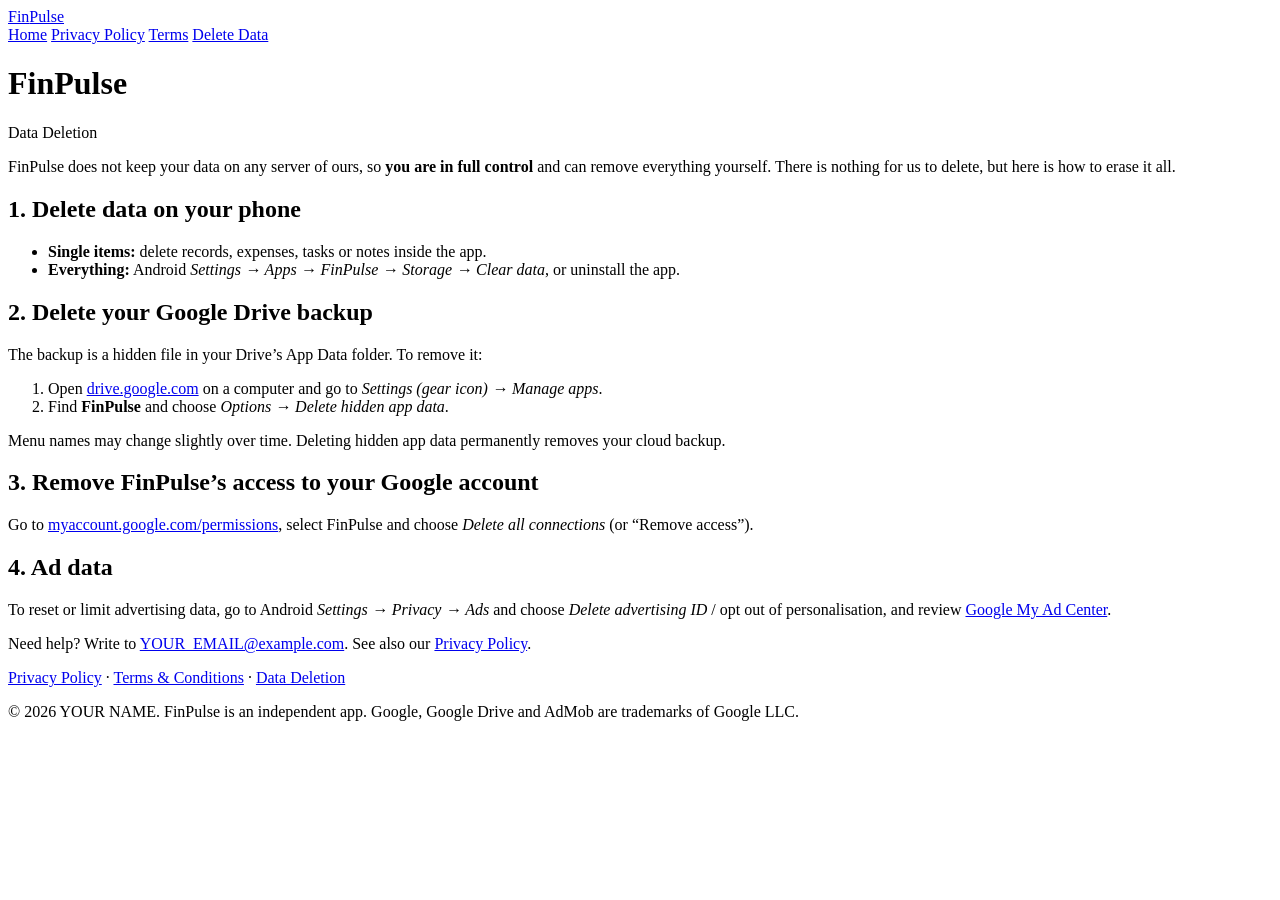
==== data-deletion.html @ aad29fa2 "Add FinPulse privacy policy website" ====
<!DOCTYPE html>
<html lang="en">
<head>
<meta charset="utf-8">
<meta name="viewport" content="width=device-width, initial-scale=1">
<title>FinPulse – Data Deletion</title>
<meta name="description" content="How to delete your FinPulse data from your device and Google Drive.">
<link rel="icon" href="favicon.svg" type="image/svg+xml">
<link rel="stylesheet" href="assets/style.css">
</head>
<body>
<header class="site"><div class="wrap">
<a class="logo" href="index.html">Fin<span>Pulse</span></a>
<nav>
<a href="index.html">Home</a>
<a href="privacy-policy.html">Privacy Policy</a>
<a href="terms-and-conditions.html">Terms</a>
<a href="data-deletion.html" class="on">Delete Data</a>
</nav></div></header>
<div class="pagehead"><h1>FinPulse</h1><p>Data Deletion</p></div><main><div class="wrap">
<p>FinPulse does not keep your data on any server of ours, so <strong>you are in full control</strong> and can remove everything yourself. There is nothing for us to delete, but here is how to erase it all.</p>

<div class="card"><h2>1. Delete data on your phone</h2>
<ul>
<li><strong>Single items:</strong> delete records, expenses, tasks or notes inside the app.</li>
<li><strong>Everything:</strong> Android <em>Settings &rarr; Apps &rarr; FinPulse &rarr; Storage &rarr; Clear data</em>, or uninstall the app.</li>
</ul></div>

<div class="card"><h2>2. Delete your Google Drive backup</h2>
<p>The backup is a hidden file in your Drive&rsquo;s App Data folder. To remove it:</p>
<ol>
<li>Open <a href="https://drive.google.com/" target="_blank" rel="noopener">drive.google.com</a> on a computer and go to <em>Settings (gear icon) &rarr; Manage apps</em>.</li>
<li>Find <strong>FinPulse</strong> and choose <em>Options &rarr; Delete hidden app data</em>.</li>
</ol>
<p class="meta">Menu names may change slightly over time. Deleting hidden app data permanently removes your cloud backup.</p></div>

<div class="card"><h2>3. Remove FinPulse&rsquo;s access to your Google account</h2>
<p>Go to <a href="https://myaccount.google.com/permissions" target="_blank" rel="noopener">myaccount.google.com/permissions</a>, select FinPulse and choose <em>Delete all connections</em> (or &ldquo;Remove access&rdquo;).</p></div>

<div class="card"><h2>4. Ad data</h2>
<p>To reset or limit advertising data, go to Android <em>Settings &rarr; Privacy &rarr; Ads</em> and choose <em>Delete advertising ID</em> / opt out of personalisation, and review <a href="https://myadcenter.google.com/" target="_blank" rel="noopener">Google My Ad Center</a>.</p></div>

<div class="note">Need help? Write to <a href="mailto:YOUR_EMAIL@example.com">YOUR_EMAIL@example.com</a>. See also our <a href="privacy-policy.html">Privacy Policy</a>.</div>
</div></main>
<footer><div class="wrap">
<p><a href="privacy-policy.html">Privacy Policy</a> &middot; <a href="terms-and-conditions.html">Terms &amp; Conditions</a> &middot; <a href="data-deletion.html">Data Deletion</a></p>
<p>&copy; 2026 YOUR NAME. FinPulse is an independent app. Google, Google Drive and AdMob are trademarks of Google LLC.</p>
</div></footer>
</body></html>
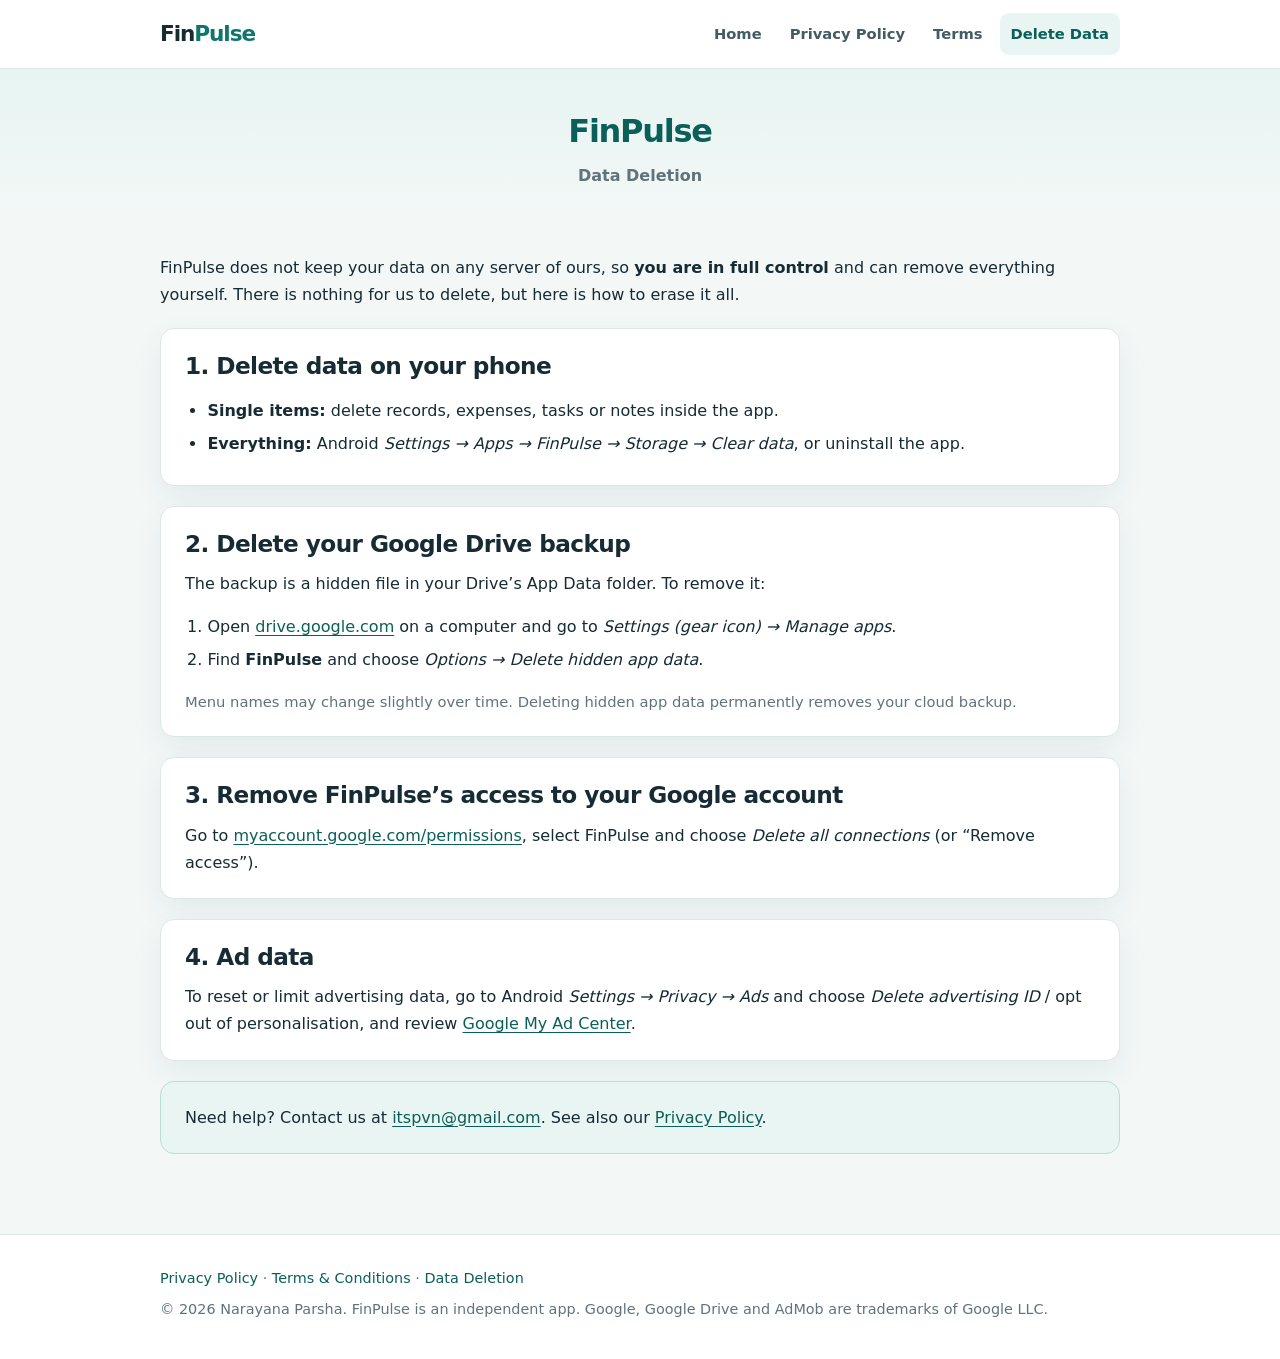
==== commit c249471b: "Replace placeholder developer name and support email across website" ====
--- a/data-deletion.html
+++ b/data-deletion.html
@@ -40,10 +40,10 @@
 <div class="card"><h2>4. Ad data</h2>
 <p>To reset or limit advertising data, go to Android <em>Settings &rarr; Privacy &rarr; Ads</em> and choose <em>Delete advertising ID</em> / opt out of personalisation, and review <a href="https://myadcenter.google.com/" target="_blank" rel="noopener">Google My Ad Center</a>.</p></div>
 
-<div class="note">Need help? Write to <a href="mailto:YOUR_EMAIL@example.com">YOUR_EMAIL@example.com</a>. See also our <a href="privacy-policy.html">Privacy Policy</a>.</div>
+<div class="note">Need help? Contact us at <a href="mailto:itspvn@gmail.com">itspvn@gmail.com</a>. See also our <a href="privacy-policy.html">Privacy Policy</a>.</div>
 </div></main>
 <footer><div class="wrap">
 <p><a href="privacy-policy.html">Privacy Policy</a> &middot; <a href="terms-and-conditions.html">Terms &amp; Conditions</a> &middot; <a href="data-deletion.html">Data Deletion</a></p>
-<p>&copy; 2026 YOUR NAME. FinPulse is an independent app. Google, Google Drive and AdMob are trademarks of Google LLC.</p>
+<p>&copy; 2026 Narayana Parsha. FinPulse is an independent app. Google, Google Drive and AdMob are trademarks of Google LLC.</p>
 </div></footer>
-</body></html>+</body></html>
--- a/assets/style.css
+++ b/assets/style.css
@@ -0,0 +1,147 @@
+:root {
+  color-scheme: light;
+  --ink: #172b35;
+  --muted: #60737b;
+  --teal: #0f766e;
+  --teal-dark: #0b5f59;
+  --surface: #ffffff;
+  --background: #f3f8f7;
+  --line: #dce8e6;
+  --soft-teal: #e8f5f2;
+  --soft-yellow: #fff8df;
+  --shadow: 0 12px 32px rgba(21, 61, 65, 0.07);
+}
+
+* { box-sizing: border-box; }
+html { scroll-behavior: smooth; }
+body {
+  margin: 0;
+  color: var(--ink);
+  background: var(--background);
+  font: 16px/1.7 system-ui, -apple-system, BlinkMacSystemFont, "Segoe UI", sans-serif;
+  -webkit-font-smoothing: antialiased;
+}
+a { color: var(--teal-dark); text-underline-offset: 3px; }
+a:hover { color: var(--teal); }
+.wrap { width: min(100% - 40px, 960px); margin-inline: auto; }
+
+.site {
+  position: sticky;
+  z-index: 10;
+  top: 0;
+  border-bottom: 1px solid rgba(220, 232, 230, .9);
+  background: rgba(255, 255, 255, .94);
+  backdrop-filter: blur(12px);
+}
+.site .wrap {
+  min-height: 68px;
+  display: flex;
+  align-items: center;
+  justify-content: space-between;
+  gap: 24px;
+}
+.logo {
+  color: var(--ink);
+  font-size: 1.35rem;
+  font-weight: 800;
+  letter-spacing: -.05em;
+  text-decoration: none;
+  white-space: nowrap;
+}
+.logo span { color: var(--teal); }
+nav { display: flex; flex-wrap: wrap; align-items: center; gap: 6px; }
+nav a {
+  padding: 8px 11px;
+  border-radius: 9px;
+  color: #435b63;
+  font-size: .92rem;
+  font-weight: 600;
+  text-decoration: none;
+}
+nav a:hover, nav a.on { color: var(--teal-dark); background: var(--soft-teal); }
+
+.hero {
+  padding: clamp(56px, 10vw, 100px) 20px 72px;
+  text-align: center;
+  color: white;
+  background: radial-gradient(ellipse at 50% 0%, #2aa596 0, var(--teal) 52%, #0c5554 100%);
+}
+.hero h1 { margin: 0 0 14px; font-size: clamp(2.6rem, 8vw, 4.7rem); line-height: 1.05; letter-spacing: -.06em; }
+.hero p { max-width: 720px; margin: 0 auto; color: rgba(255,255,255,.9); font-size: clamp(1.05rem, 2.5vw, 1.22rem); }
+.btns { display: flex; flex-wrap: wrap; justify-content: center; gap: 12px; margin-top: 28px; }
+.btn {
+  display: inline-flex;
+  min-height: 46px;
+  align-items: center;
+  justify-content: center;
+  padding: 10px 18px;
+  border: 1px solid white;
+  border-radius: 10px;
+  color: var(--teal-dark);
+  background: white;
+  font-weight: 700;
+  text-decoration: none;
+  transition: transform .15s ease, box-shadow .15s ease;
+}
+.btn:hover { color: var(--teal-dark); transform: translateY(-1px); box-shadow: 0 7px 18px rgba(0,0,0,.14); }
+.btn.ghost { color: white; background: transparent; }
+.btn.ghost:hover { background: rgba(255,255,255,.12); }
+
+.pagehead { padding: 35px 20px 30px; text-align: center; background: linear-gradient(180deg, #e6f4f1, var(--background)); }
+.pagehead h1 { margin: 0; color: var(--teal-dark); font-size: 2rem; letter-spacing: -.04em; }
+.pagehead p { margin: 4px 0 0; color: var(--muted); font-weight: 600; }
+main { padding: 34px 0 60px; }
+main > .wrap > *:first-child { margin-top: 0; }
+main h2 { margin: 1.8em 0 .45em; font-size: 1.45rem; line-height: 1.3; letter-spacing: -.025em; }
+main h3 { margin: 0 0 8px; font-size: 1.12rem; line-height: 1.4; }
+main p { margin: .7em 0 1em; }
+main ul, main ol { padding-left: 1.4em; }
+main li { margin: .35em 0; }
+main code { padding: .12em .38em; border-radius: 5px; background: #edf2f2; font-size: .9em; }
+
+.card, .note, .warn {
+  margin: 20px 0;
+  padding: 22px 24px;
+  border: 1px solid var(--line);
+  border-radius: 14px;
+  background: var(--surface);
+  box-shadow: var(--shadow);
+}
+.card > :first-child, .note > :first-child, .warn > :first-child { margin-top: 0; }
+.card > :last-child, .note > :last-child, .warn > :last-child { margin-bottom: 0; }
+.grid { display: grid; grid-template-columns: repeat(3, minmax(0, 1fr)); gap: 16px; }
+.grid .card { margin: 0; }
+.grid .card h3 { color: var(--teal-dark); }
+.note { border-color: #b9ded7; background: var(--soft-teal); box-shadow: none; }
+.warn { border-color: #f0df9e; background: var(--soft-yellow); box-shadow: none; }
+.meta { color: var(--muted); font-size: .92rem; }
+
+.toc { columns: 2; column-gap: 36px; }
+.toc li { break-inside: avoid; }
+table { width: 100%; margin: 18px 0 24px; border-collapse: collapse; border: 1px solid var(--line); border-radius: 10px; overflow: hidden; background: var(--surface); }
+th, td { padding: 12px 14px; border-bottom: 1px solid var(--line); text-align: left; vertical-align: top; }
+th { background: var(--soft-teal); color: var(--teal-dark); font-weight: 700; }
+tr:last-child td { border-bottom: 0; }
+
+footer { padding: 24px 0 30px; border-top: 1px solid var(--line); background: #fff; color: var(--muted); font-size: .9rem; }
+footer p { margin: 7px 0; }
+footer a { text-decoration: none; }
+footer a:hover { text-decoration: underline; }
+
+:focus-visible { outline: 3px solid #f0b429; outline-offset: 3px; border-radius: 4px; }
+
+@media (max-width: 700px) {
+  .site { position: static; }
+  .site .wrap { padding: 13px 0; align-items: flex-start; flex-direction: column; gap: 8px; }
+  nav { gap: 3px; }
+  nav a { padding: 7px 9px; font-size: .88rem; }
+  .grid { grid-template-columns: 1fr; }
+  .toc { columns: 1; }
+  .card, .note, .warn { padding: 18px; }
+  table { display: block; overflow-x: auto; white-space: normal; }
+}
+
+@media (prefers-reduced-motion: reduce) {
+  html { scroll-behavior: auto; }
+  *, *::before, *::after { transition-duration: .01ms !important; }
+}
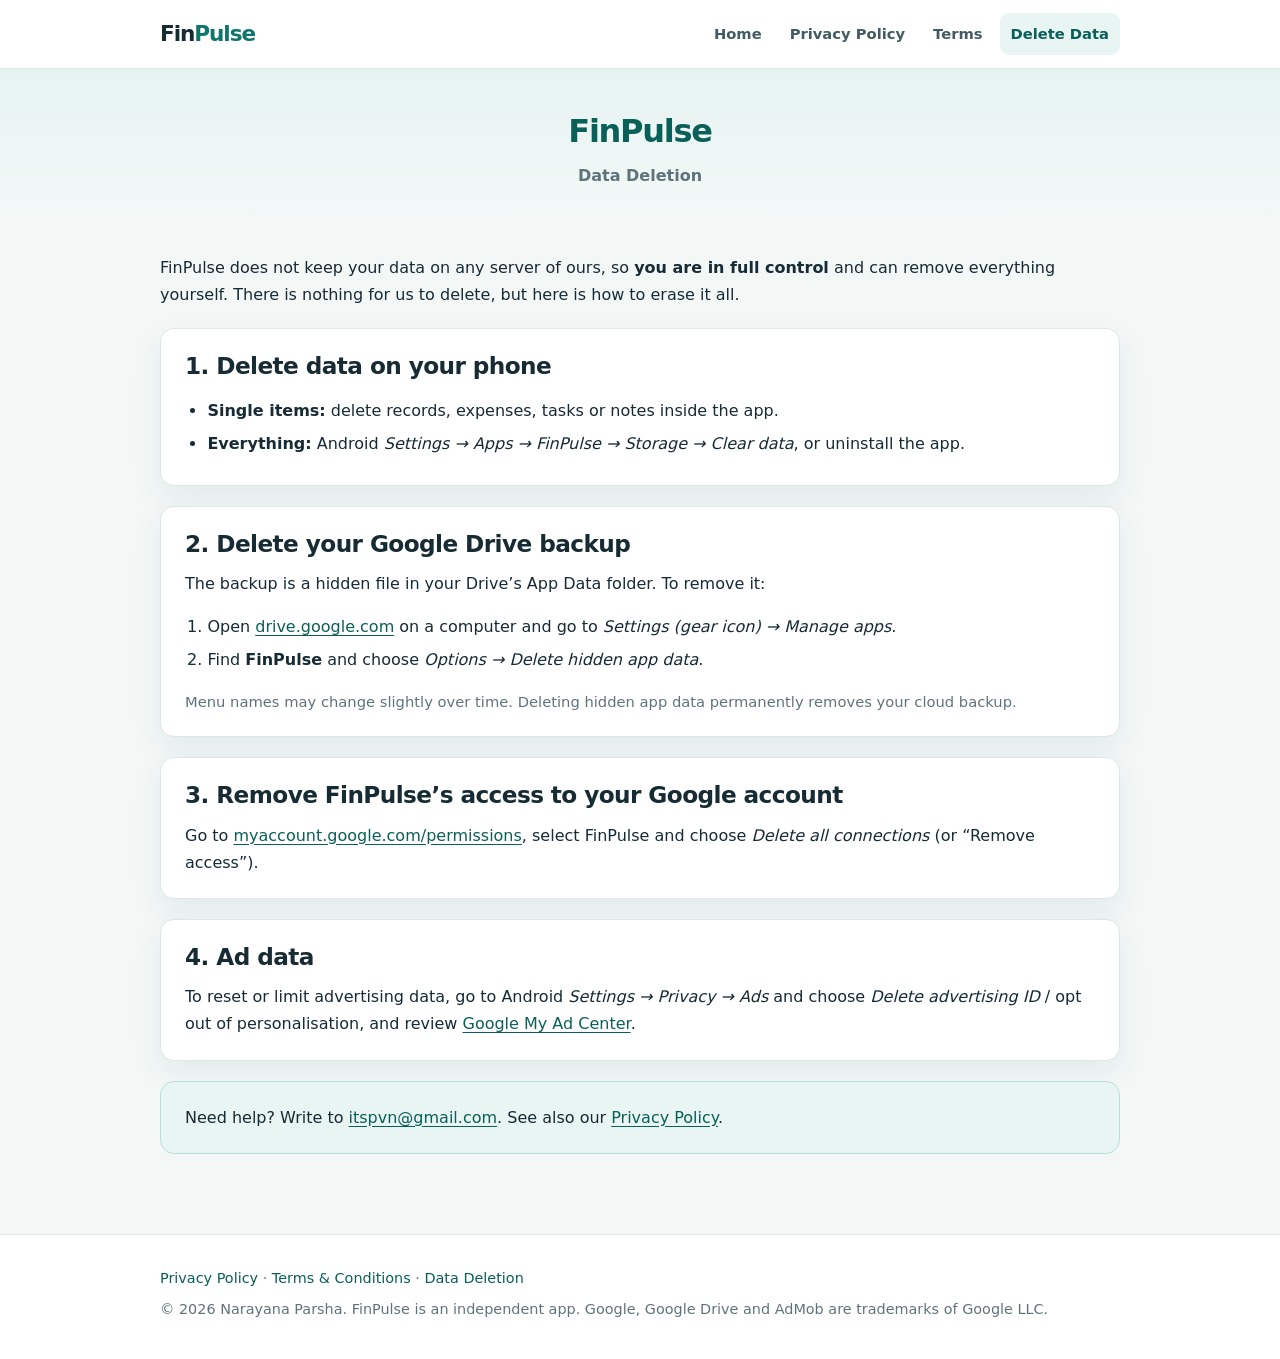
==== commit cdb8bc8c: "Update data deletion contact wording" ====
--- a/data-deletion.html
+++ b/data-deletion.html
@@ -40,7 +40,7 @@
 <div class="card"><h2>4. Ad data</h2>
 <p>To reset or limit advertising data, go to Android <em>Settings &rarr; Privacy &rarr; Ads</em> and choose <em>Delete advertising ID</em> / opt out of personalisation, and review <a href="https://myadcenter.google.com/" target="_blank" rel="noopener">Google My Ad Center</a>.</p></div>
 
-<div class="note">Need help? Contact us at <a href="mailto:itspvn@gmail.com">itspvn@gmail.com</a>. See also our <a href="privacy-policy.html">Privacy Policy</a>.</div>
+<div class="note">Need help? Write to <a href="mailto:itspvn@gmail.com">itspvn@gmail.com</a>. See also our <a href="privacy-policy.html">Privacy Policy</a>.</div>
 </div></main>
 <footer><div class="wrap">
 <p><a href="privacy-policy.html">Privacy Policy</a> &middot; <a href="terms-and-conditions.html">Terms &amp; Conditions</a> &middot; <a href="data-deletion.html">Data Deletion</a></p>
